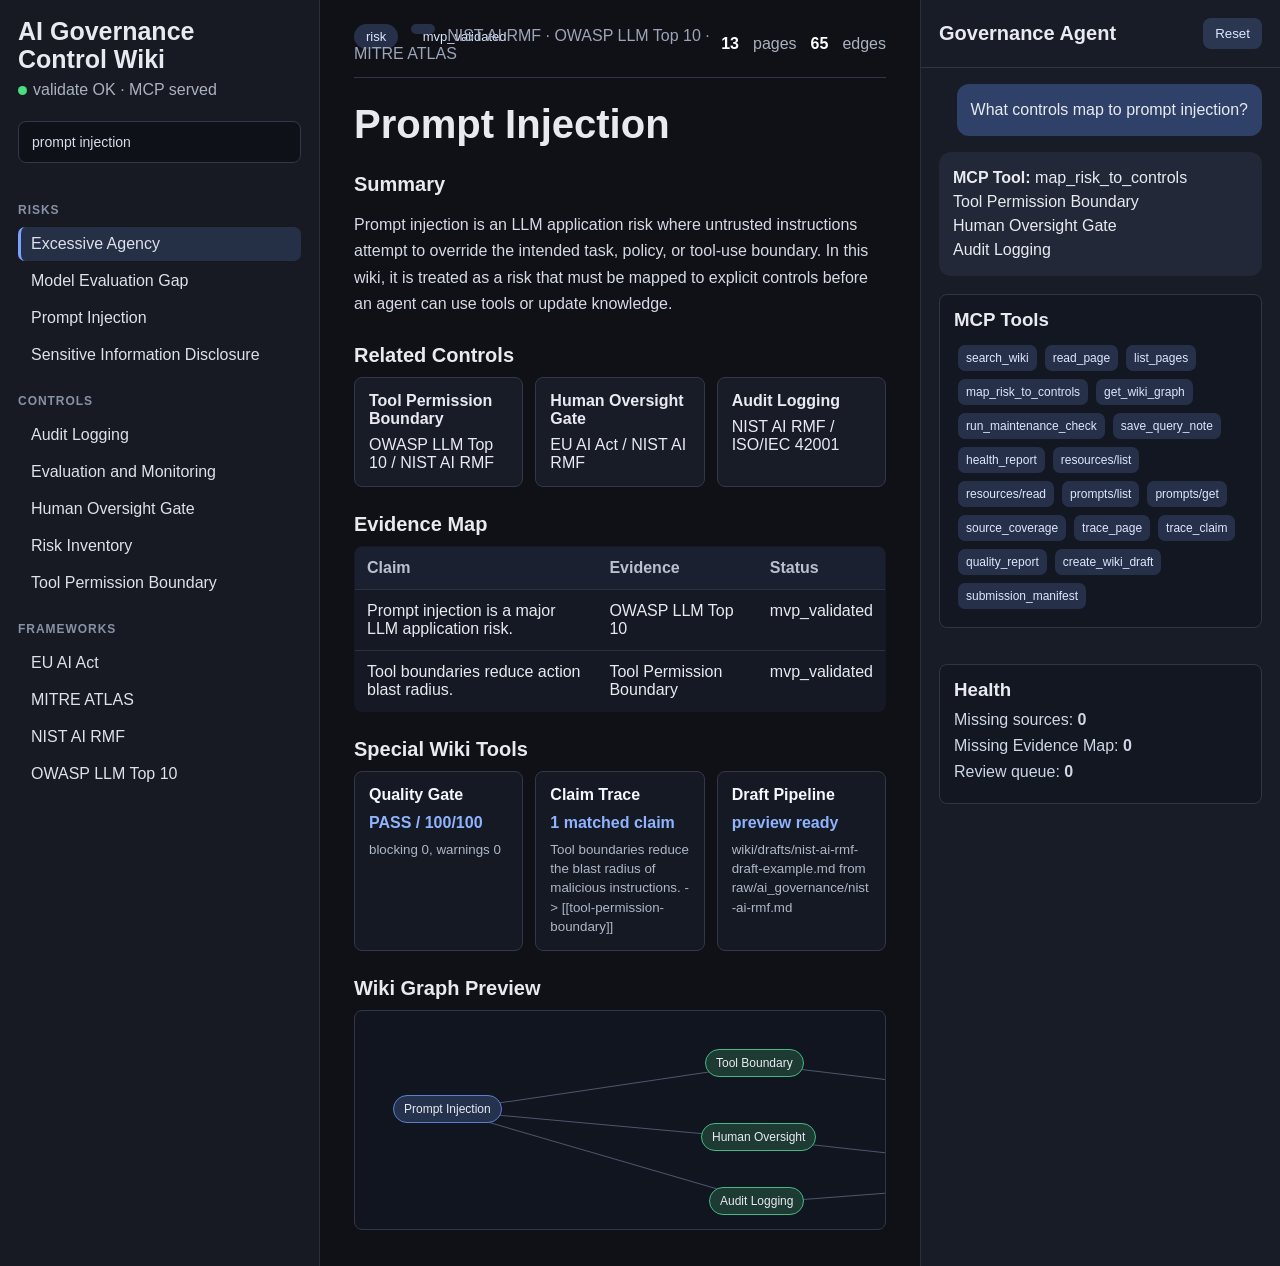
==== app/index.html @ 69e76c72 "Initial MCP wiki product" ====
<!doctype html>
<html lang="ko">
<head>
  <meta charset="utf-8">
  <meta name="viewport" content="width=device-width, initial-scale=1">
  <title>AI Governance Control Wiki</title>
  <link rel="stylesheet" href="styles.css">
</head>
<body>
  <div class="shell">
    <aside class="sidebar">
      <div class="brand">
        <h1>AI Governance<br>Control Wiki</h1>
        <p><span class="ok"></span>validate OK · MCP served</p>
      </div>
      <input class="search" value="prompt injection" aria-label="search">
      <div class="nav-section">
        <h2>Risks</h2>
        <div id="riskList"></div>
      </div>
      <div class="nav-section">
        <h2>Controls</h2>
        <div id="controlList"></div>
      </div>
      <div class="nav-section">
        <h2>Frameworks</h2>
        <div id="frameworkList"></div>
      </div>
    </aside>
    <main class="content">
      <header class="topbar">
        <div>
          <span class="pill">risk</span>
          <span class="pill ok">mvp_validated</span>
          <span class="muted">NIST AI RMF · OWASP LLM Top 10 · MITRE ATLAS</span>
        </div>
        <div class="stats">
          <strong id="pageCount">0</strong> pages
          <strong id="edgeCount">0</strong> edges
        </div>
      </header>
      <article class="page">
        <h2 id="pageTitle">Prompt Injection</h2>
        <section>
          <h3>Summary</h3>
          <p id="summaryText"></p>
        </section>
        <section>
          <h3>Related Controls</h3>
          <div id="controlCards" class="cards"></div>
        </section>
        <section>
          <h3>Evidence Map</h3>
          <table>
            <thead><tr><th>Claim</th><th>Evidence</th><th>Status</th></tr></thead>
            <tbody>
              <tr><td>Prompt injection is a major LLM application risk.</td><td>OWASP LLM Top 10</td><td>mvp_validated</td></tr>
              <tr><td>Tool boundaries reduce action blast radius.</td><td>Tool Permission Boundary</td><td>mvp_validated</td></tr>
            </tbody>
          </table>
        </section>
        <section>
          <h3>Special Wiki Tools</h3>
          <div class="feature-grid">
            <div class="feature">
              <strong>Quality Gate</strong>
              <span id="qualityStatus">-</span>
              <small id="qualityDetail"></small>
            </div>
            <div class="feature">
              <strong>Claim Trace</strong>
              <span id="claimTrace">-</span>
              <small id="claimTraceDetail"></small>
            </div>
            <div class="feature">
              <strong>Draft Pipeline</strong>
              <span id="draftPipeline">-</span>
              <small id="draftPipelineDetail"></small>
            </div>
          </div>
        </section>
        <section>
          <h3>Wiki Graph Preview</h3>
          <div id="graph" class="graph"></div>
        </section>
      </article>
    </main>
    <aside class="agent">
      <header>
        <h2>Governance Agent</h2>
        <button>Reset</button>
      </header>
      <div class="message user">What controls map to prompt injection?</div>
      <div class="message bot">
        <strong>MCP Tool:</strong> map_risk_to_controls<br>
        <span id="mappingText"></span>
      </div>
      <div class="toolbox">
        <h3>MCP Tools</h3>
        <div id="toolList"></div>
      </div>
      <div class="health">
        <h3>Health</h3>
        <p>Missing sources: <strong>0</strong></p>
        <p>Missing Evidence Map: <strong>0</strong></p>
        <p>Review queue: <strong id="reviewCount">0</strong></p>
      </div>
    </aside>
  </div>
  <script src="wiki-data.js"></script>
  <script src="app.js"></script>
</body>
</html>
---- app/styles.css ----
* { box-sizing: border-box; }
body { margin: 0; background: #0f1117; color: #e8eaf0; font-family: "Segoe UI", Arial, sans-serif; }
.shell { min-height: 100vh; display: grid; grid-template-columns: 320px 1fr 360px; }
.sidebar { background: #171a22; border-right: 1px solid #2a2f3b; padding: 18px; overflow: auto; }
.brand h1 { font-size: 25px; line-height: 1.1; margin: 0 0 8px; }
.brand p { color: #aab2c0; margin: 0 0 22px; }
.ok { display: inline-block; width: 9px; height: 9px; border-radius: 50%; background: #4ade80; margin-right: 6px; }
.search { width: 100%; background: #0e1118; border: 1px solid #323849; color: #d7dcea; padding: 12px 13px; border-radius: 8px; margin-bottom: 18px; font-size: 14px; }
.nav-section h2 { color: #8892a6; text-transform: uppercase; font-size: 12px; letter-spacing: .08em; margin: 22px 0 10px; }
.nav-item { padding: 8px 10px; border-radius: 7px; margin: 3px 0; color: #dce1ea; border-left: 3px solid transparent; }
.nav-item.active { background: #253047; border-left-color: #7aa2ff; }
.content { padding: 24px 34px 36px; overflow: auto; }
.topbar { display: flex; justify-content: space-between; align-items: center; border-bottom: 1px solid #303647; padding-bottom: 14px; margin-bottom: 24px; }
.pill { background: #263149; color: #dce6ff; padding: 5px 12px; border-radius: 999px; font-size: 13px; margin-right: 8px; }
.pill.warning { background: #4a3722; color: #ffd69c; }
.muted { color: #9ba5b8; }
.stats { color: #aab2c0; display: flex; gap: 14px; }
.stats strong { color: #ffffff; }
.page { max-width: 980px; }
.page h2 { font-size: 40px; margin: 0 0 18px; }
.page h3 { font-size: 20px; margin: 26px 0 10px; }
.page p { color: #d5dae5; line-height: 1.65; }
.cards { display: grid; grid-template-columns: repeat(3, minmax(0, 1fr)); gap: 12px; }
.card { background: #171c27; border: 1px solid #31384a; border-radius: 8px; padding: 14px; min-height: 86px; }
.card strong { display: block; margin-bottom: 8px; }
.feature-grid { display: grid; grid-template-columns: repeat(3, minmax(0, 1fr)); gap: 12px; }
.feature { background: #151923; border: 1px solid #31384a; border-radius: 8px; padding: 14px; min-height: 112px; }
.feature strong { display: block; color: #f4f7fb; margin-bottom: 10px; }
.feature span { display: block; color: #8fb3ff; font-weight: 700; margin-bottom: 8px; }
.feature small { display: block; color: #aeb7c8; line-height: 1.45; word-break: break-word; }
table { width: 100%; border-collapse: collapse; background: #151923; border: 1px solid #303647; border-radius: 8px; overflow: hidden; }
th, td { text-align: left; padding: 12px; border-bottom: 1px solid #2b3140; vertical-align: top; }
th { color: #b8c0d2; background: #1b2030; }
.graph { height: 220px; background: #11151f; border: 1px solid #303647; border-radius: 8px; position: relative; overflow: hidden; }
.node { position: absolute; border-radius: 999px; padding: 6px 10px; background: #24324d; border: 1px solid #5b7ed1; font-size: 12px; white-space: nowrap; }
.node.control { background: #1d3a33; border-color: #42b883; }
.node.framework { background: #3b2e20; border-color: #d49b42; }
.edge { position: absolute; height: 1px; background: #4c566d; transform-origin: left center; }
.agent { background: #181c26; border-left: 1px solid #2a2f3b; display: flex; flex-direction: column; }
.agent header { display: flex; justify-content: space-between; align-items: center; padding: 18px; border-bottom: 1px solid #303647; }
.agent h2 { margin: 0; font-size: 20px; }
.agent button { background: #2b3650; color: #dce6ff; border: 0; border-radius: 8px; padding: 8px 12px; }
.message { margin: 16px 18px 0; padding: 14px; border-radius: 12px; line-height: 1.5; }
.message.user { background: #2f4168; align-self: flex-end; }
.message.bot { background: #222837; }
.toolbox, .health { margin: 18px; background: #121722; border: 1px solid #2f3647; border-radius: 8px; padding: 14px; }
.toolbox h3, .health h3 { margin: 0 0 10px; }
.tool { display: inline-block; background: #263149; color: #dce6ff; padding: 6px 8px; border-radius: 7px; margin: 4px; font-size: 12px; }
.health p { margin: 8px 0; color: #cfd6e5; }
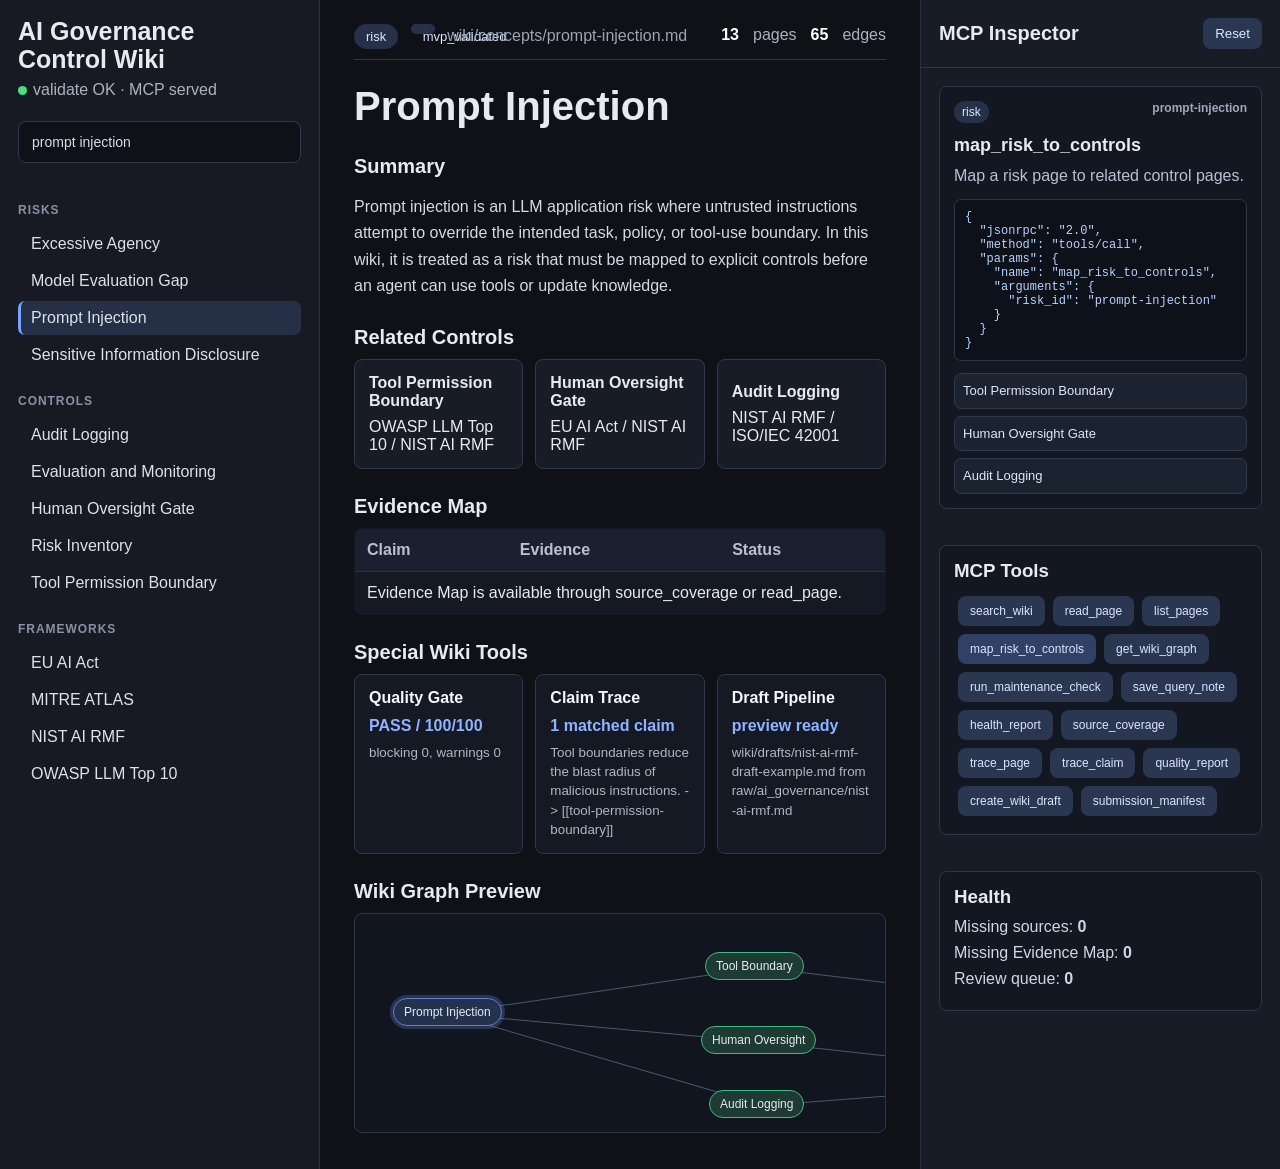
==== commit a7708dcc: "Replace chat panel with MCP inspector" ====
--- a/app/index.html
+++ b/app/index.html
@@ -87,13 +87,18 @@
     </main>
     <aside class="agent">
       <header>
-        <h2>Governance Agent</h2>
-        <button>Reset</button>
+        <h2>MCP Inspector</h2>
+        <button id="resetView" type="button">Reset</button>
       </header>
-      <div class="message user">What controls map to prompt injection?</div>
-      <div class="message bot">
-        <strong>MCP Tool:</strong> map_risk_to_controls<br>
-        <span id="mappingText"></span>
+      <div class="inspector-panel">
+        <div class="inspector-meta">
+          <span id="selectedPageType">risk</span>
+          <strong id="selectedPageSlug">prompt-injection</strong>
+        </div>
+        <h3 id="selectedToolName">map_risk_to_controls</h3>
+        <p id="selectedToolDescription"></p>
+        <pre id="toolRequest"></pre>
+        <div id="toolResult" class="result-list"></div>
       </div>
       <div class="toolbox">
         <h3>MCP Tools</h3>
--- a/app/styles.css
+++ b/app/styles.css
@@ -7,7 +7,7 @@
 .ok { display: inline-block; width: 9px; height: 9px; border-radius: 50%; background: #4ade80; margin-right: 6px; }
 .search { width: 100%; background: #0e1118; border: 1px solid #323849; color: #d7dcea; padding: 12px 13px; border-radius: 8px; margin-bottom: 18px; font-size: 14px; }
 .nav-section h2 { color: #8892a6; text-transform: uppercase; font-size: 12px; letter-spacing: .08em; margin: 22px 0 10px; }
-.nav-item { padding: 8px 10px; border-radius: 7px; margin: 3px 0; color: #dce1ea; border-left: 3px solid transparent; }
+.nav-item { display: block; width: 100%; padding: 8px 10px; border-radius: 7px; margin: 3px 0; color: #dce1ea; border: 0; border-left: 3px solid transparent; background: transparent; text-align: left; font: inherit; cursor: pointer; }
 .nav-item.active { background: #253047; border-left-color: #7aa2ff; }
 .content { padding: 24px 34px 36px; overflow: auto; }
 .topbar { display: flex; justify-content: space-between; align-items: center; border-bottom: 1px solid #303647; padding-bottom: 14px; margin-bottom: 24px; }
@@ -21,7 +21,8 @@
 .page h3 { font-size: 20px; margin: 26px 0 10px; }
 .page p { color: #d5dae5; line-height: 1.65; }
 .cards { display: grid; grid-template-columns: repeat(3, minmax(0, 1fr)); gap: 12px; }
-.card { background: #171c27; border: 1px solid #31384a; border-radius: 8px; padding: 14px; min-height: 86px; }
+.card { background: #171c27; border: 1px solid #31384a; border-radius: 8px; padding: 14px; min-height: 86px; color: #e8eaf0; text-align: left; font: inherit; cursor: pointer; }
+.card:hover, .nav-item:hover, .node:hover { border-color: #7aa2ff; filter: brightness(1.08); }
 .card strong { display: block; margin-bottom: 8px; }
 .feature-grid { display: grid; grid-template-columns: repeat(3, minmax(0, 1fr)); gap: 12px; }
 .feature { background: #151923; border: 1px solid #31384a; border-radius: 8px; padding: 14px; min-height: 112px; }
@@ -32,7 +33,8 @@
 th, td { text-align: left; padding: 12px; border-bottom: 1px solid #2b3140; vertical-align: top; }
 th { color: #b8c0d2; background: #1b2030; }
 .graph { height: 220px; background: #11151f; border: 1px solid #303647; border-radius: 8px; position: relative; overflow: hidden; }
-.node { position: absolute; border-radius: 999px; padding: 6px 10px; background: #24324d; border: 1px solid #5b7ed1; font-size: 12px; white-space: nowrap; }
+.node { position: absolute; border-radius: 999px; padding: 6px 10px; background: #24324d; border: 1px solid #5b7ed1; color: #e8eaf0; font-size: 12px; white-space: nowrap; cursor: pointer; }
+.node.active { box-shadow: 0 0 0 3px rgba(122, 162, 255, .22); }
 .node.control { background: #1d3a33; border-color: #42b883; }
 .node.framework { background: #3b2e20; border-color: #d49b42; }
 .edge { position: absolute; height: 1px; background: #4c566d; transform-origin: left center; }
@@ -40,10 +42,15 @@
 .agent header { display: flex; justify-content: space-between; align-items: center; padding: 18px; border-bottom: 1px solid #303647; }
 .agent h2 { margin: 0; font-size: 20px; }
 .agent button { background: #2b3650; color: #dce6ff; border: 0; border-radius: 8px; padding: 8px 12px; }
-.message { margin: 16px 18px 0; padding: 14px; border-radius: 12px; line-height: 1.5; }
-.message.user { background: #2f4168; align-self: flex-end; }
-.message.bot { background: #222837; }
-.toolbox, .health { margin: 18px; background: #121722; border: 1px solid #2f3647; border-radius: 8px; padding: 14px; }
+.inspector-panel, .toolbox, .health { margin: 18px; background: #121722; border: 1px solid #2f3647; border-radius: 8px; padding: 14px; }
+.inspector-meta { display: flex; justify-content: space-between; gap: 10px; color: #9fa9ba; font-size: 12px; margin-bottom: 12px; }
+.inspector-meta span { background: #263149; color: #dce6ff; padding: 4px 8px; border-radius: 999px; }
+.inspector-panel h3 { margin: 0 0 8px; font-size: 18px; }
+.inspector-panel p { margin: 0 0 12px; color: #b7c1d3; line-height: 1.45; }
+.inspector-panel pre { margin: 0 0 12px; max-height: 190px; overflow: auto; white-space: pre-wrap; background: #0d111a; border: 1px solid #2d3445; border-radius: 7px; padding: 10px; color: #b9d2ff; font-size: 12px; }
+.result-list { display: grid; gap: 7px; }
+.result-list div { background: #1b2230; border: 1px solid #30384b; border-radius: 7px; padding: 8px; color: #e1e7f2; font-size: 13px; line-height: 1.35; }
 .toolbox h3, .health h3 { margin: 0 0 10px; }
-.tool { display: inline-block; background: #263149; color: #dce6ff; padding: 6px 8px; border-radius: 7px; margin: 4px; font-size: 12px; }
+.tool { display: inline-block; background: #263149; color: #dce6ff; padding: 6px 8px; border-radius: 7px; margin: 4px; font-size: 12px; border: 1px solid transparent; cursor: pointer; }
+.tool.active { border-color: #7aa2ff; background: #304066; }
 .health p { margin: 8px 0; color: #cfd6e5; }
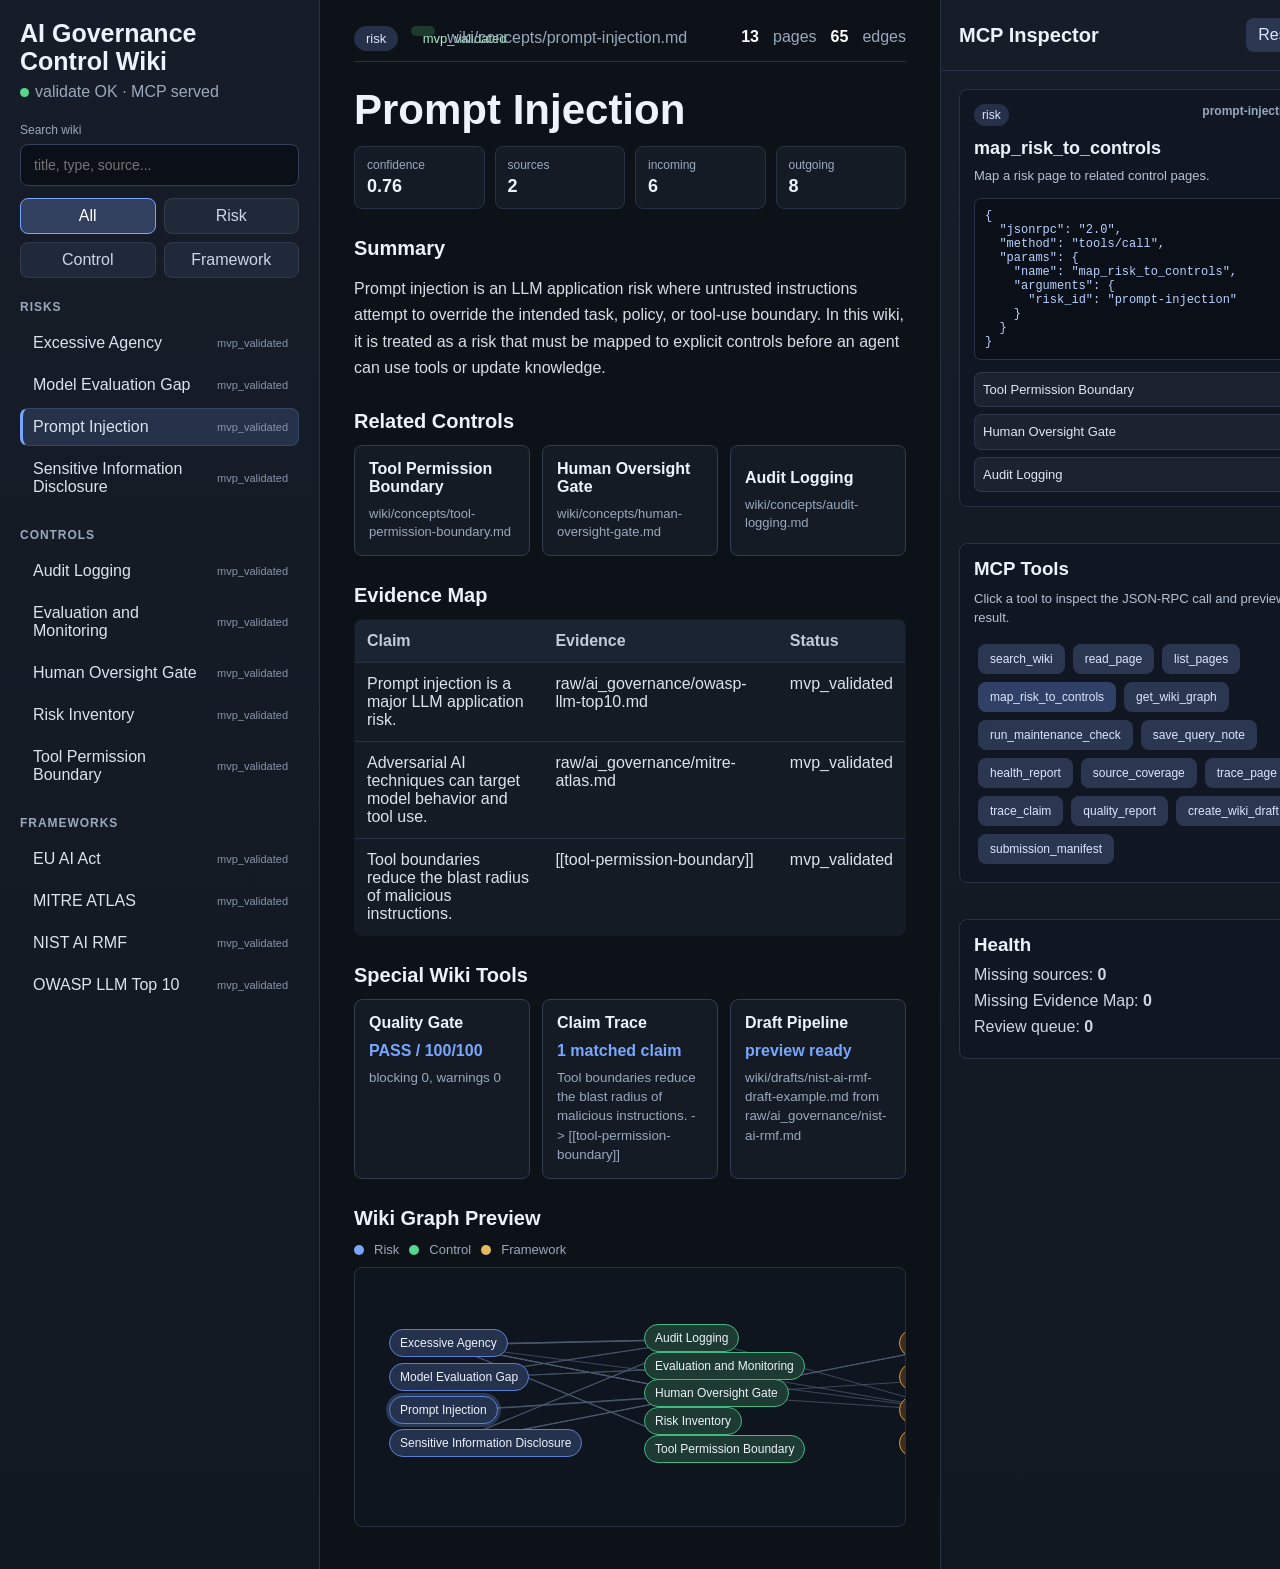
==== commit 63fc564a: "Polish dynamic wiki viewer" ====
--- a/app/index.html
+++ b/app/index.html
@@ -13,7 +13,14 @@
         <h1>AI Governance<br>Control Wiki</h1>
         <p><span class="ok"></span>validate OK · MCP served</p>
       </div>
-      <input class="search" value="prompt injection" aria-label="search">
+      <label class="search-label" for="searchInput">Search wiki</label>
+      <input id="searchInput" class="search" value="" placeholder="title, type, source..." aria-label="search">
+      <div class="filters" role="group" aria-label="page filters">
+        <button class="filter active" data-filter="all" type="button">All</button>
+        <button class="filter" data-filter="risk" type="button">Risk</button>
+        <button class="filter" data-filter="control" type="button">Control</button>
+        <button class="filter" data-filter="framework" type="button">Framework</button>
+      </div>
       <div class="nav-section">
         <h2>Risks</h2>
         <div id="riskList"></div>
@@ -30,9 +37,9 @@
     <main class="content">
       <header class="topbar">
         <div>
-          <span class="pill">risk</span>
-          <span class="pill ok">mvp_validated</span>
-          <span class="muted">NIST AI RMF · OWASP LLM Top 10 · MITRE ATLAS</span>
+          <span class="pill" id="pageTypePill">risk</span>
+          <span class="pill ok" id="reviewPill">mvp_validated</span>
+          <span class="muted" id="pathText">wiki/concepts/prompt-injection.md</span>
         </div>
         <div class="stats">
           <strong id="pageCount">0</strong> pages
@@ -41,6 +48,7 @@
       </header>
       <article class="page">
         <h2 id="pageTitle">Prompt Injection</h2>
+        <div class="meta-strip" id="metaStrip"></div>
         <section>
           <h3>Summary</h3>
           <p id="summaryText"></p>
@@ -81,6 +89,11 @@
         </section>
         <section>
           <h3>Wiki Graph Preview</h3>
+          <div class="graph-legend">
+            <span class="legend risk"></span>Risk
+            <span class="legend control"></span>Control
+            <span class="legend framework"></span>Framework
+          </div>
           <div id="graph" class="graph"></div>
         </section>
       </article>
@@ -102,6 +115,7 @@
       </div>
       <div class="toolbox">
         <h3>MCP Tools</h3>
+        <p class="panel-note">Click a tool to inspect the JSON-RPC call and preview result.</p>
         <div id="toolList"></div>
       </div>
       <div class="health">
--- a/app/styles.css
+++ b/app/styles.css
@@ -1,56 +1,195 @@
 * { box-sizing: border-box; }
-body { margin: 0; background: #0f1117; color: #e8eaf0; font-family: "Segoe UI", Arial, sans-serif; }
-.shell { min-height: 100vh; display: grid; grid-template-columns: 320px 1fr 360px; }
-.sidebar { background: #171a22; border-right: 1px solid #2a2f3b; padding: 18px; overflow: auto; }
-.brand h1 { font-size: 25px; line-height: 1.1; margin: 0 0 8px; }
-.brand p { color: #aab2c0; margin: 0 0 22px; }
-.ok { display: inline-block; width: 9px; height: 9px; border-radius: 50%; background: #4ade80; margin-right: 6px; }
-.search { width: 100%; background: #0e1118; border: 1px solid #323849; color: #d7dcea; padding: 12px 13px; border-radius: 8px; margin-bottom: 18px; font-size: 14px; }
-.nav-section h2 { color: #8892a6; text-transform: uppercase; font-size: 12px; letter-spacing: .08em; margin: 22px 0 10px; }
-.nav-item { display: block; width: 100%; padding: 8px 10px; border-radius: 7px; margin: 3px 0; color: #dce1ea; border: 0; border-left: 3px solid transparent; background: transparent; text-align: left; font: inherit; cursor: pointer; }
-.nav-item.active { background: #253047; border-left-color: #7aa2ff; }
-.content { padding: 24px 34px 36px; overflow: auto; }
-.topbar { display: flex; justify-content: space-between; align-items: center; border-bottom: 1px solid #303647; padding-bottom: 14px; margin-bottom: 24px; }
+:root {
+  --bg: #0d1118;
+  --panel: #151b25;
+  --panel-2: #101722;
+  --line: #293244;
+  --text: #edf2fb;
+  --muted: #9aa8bd;
+  --blue: #79a7ff;
+  --green: #57d68d;
+  --amber: #e4b95f;
+  --red: #ff7b7b;
+}
+body {
+  margin: 0;
+  background: var(--bg);
+  color: var(--text);
+  font-family: "Segoe UI", Arial, sans-serif;
+}
+button, input { font: inherit; }
+.shell {
+  min-height: 100vh;
+  display: grid;
+  grid-template-columns: 320px minmax(620px, 1fr) 390px;
+}
+.sidebar, .agent {
+  background: linear-gradient(180deg, #171d28 0%, #121821 100%);
+  overflow: auto;
+}
+.sidebar { border-right: 1px solid var(--line); padding: 20px; }
+.brand h1 { font-size: 25px; line-height: 1.1; margin: 0 0 8px; letter-spacing: 0; }
+.brand p { color: var(--muted); margin: 0 0 22px; }
+.ok { display: inline-block; width: 9px; height: 9px; border-radius: 50%; background: var(--green); margin-right: 6px; }
+.search-label { display: block; color: var(--muted); font-size: 12px; margin-bottom: 7px; }
+.search {
+  width: 100%;
+  background: #0b1018;
+  border: 1px solid #334056;
+  color: var(--text);
+  padding: 12px 13px;
+  border-radius: 8px;
+  margin-bottom: 12px;
+  font-size: 14px;
+}
+.search:focus { outline: 2px solid rgba(121, 167, 255, .35); border-color: var(--blue); }
+.filters { display: grid; grid-template-columns: repeat(2, minmax(0, 1fr)); gap: 8px; margin-bottom: 16px; }
+.filter {
+  background: #20293a;
+  border: 1px solid #303b50;
+  color: #cbd6e8;
+  border-radius: 8px;
+  padding: 8px;
+  cursor: pointer;
+}
+.filter.active { background: #31405e; border-color: var(--blue); color: #fff; }
+.nav-section h2 { color: var(--muted); text-transform: uppercase; font-size: 12px; letter-spacing: .08em; margin: 22px 0 10px; }
+.nav-item {
+  display: grid;
+  grid-template-columns: 1fr auto;
+  gap: 10px;
+  align-items: center;
+  width: 100%;
+  padding: 9px 10px;
+  border-radius: 8px;
+  margin: 4px 0;
+  color: #dce3ee;
+  border: 1px solid transparent;
+  border-left: 3px solid transparent;
+  background: transparent;
+  text-align: left;
+  cursor: pointer;
+}
+.nav-item small { color: #8794aa; font-size: 11px; }
+.nav-item.active { background: #25324a; border-color: #344766; border-left-color: var(--blue); }
+.empty-state { color: #77849a; font-size: 13px; padding: 8px 2px; }
+.content { padding: 26px 34px 42px; overflow: auto; }
+.topbar {
+  display: flex;
+  justify-content: space-between;
+  align-items: center;
+  border-bottom: 1px solid var(--line);
+  padding-bottom: 14px;
+  margin-bottom: 24px;
+  gap: 16px;
+}
 .pill { background: #263149; color: #dce6ff; padding: 5px 12px; border-radius: 999px; font-size: 13px; margin-right: 8px; }
-.pill.warning { background: #4a3722; color: #ffd69c; }
-.muted { color: #9ba5b8; }
-.stats { color: #aab2c0; display: flex; gap: 14px; }
+.pill.ok { color: #aaf0c8; background: #1d3a2d; }
+.muted { color: var(--muted); }
+.stats { color: var(--muted); display: flex; gap: 14px; white-space: nowrap; }
 .stats strong { color: #ffffff; }
-.page { max-width: 980px; }
-.page h2 { font-size: 40px; margin: 0 0 18px; }
-.page h3 { font-size: 20px; margin: 26px 0 10px; }
-.page p { color: #d5dae5; line-height: 1.65; }
+.page { max-width: 1080px; }
+.page h2 { font-size: 42px; margin: 0 0 12px; letter-spacing: 0; }
+.page h3 { font-size: 20px; margin: 28px 0 12px; }
+.page p { color: #d8dee9; line-height: 1.65; }
+.meta-strip { display: grid; grid-template-columns: repeat(4, minmax(0, 1fr)); gap: 10px; margin: 0 0 24px; }
+.meta-strip div {
+  background: var(--panel);
+  border: 1px solid var(--line);
+  border-radius: 8px;
+  padding: 11px 12px;
+}
+.meta-strip span { display: block; color: var(--muted); font-size: 12px; margin-bottom: 4px; }
+.meta-strip strong { font-size: 18px; }
 .cards { display: grid; grid-template-columns: repeat(3, minmax(0, 1fr)); gap: 12px; }
-.card { background: #171c27; border: 1px solid #31384a; border-radius: 8px; padding: 14px; min-height: 86px; color: #e8eaf0; text-align: left; font: inherit; cursor: pointer; }
-.card:hover, .nav-item:hover, .node:hover { border-color: #7aa2ff; filter: brightness(1.08); }
+.card {
+  background: var(--panel);
+  border: 1px solid #333d51;
+  border-radius: 8px;
+  padding: 14px;
+  min-height: 92px;
+  color: var(--text);
+  text-align: left;
+  cursor: pointer;
+}
 .card strong { display: block; margin-bottom: 8px; }
+.card span { color: var(--muted); font-size: 13px; line-height: 1.35; word-break: break-word; }
+.card:hover, .nav-item:hover, .node:hover, .tool:hover, .filter:hover { border-color: var(--blue); filter: brightness(1.08); }
 .feature-grid { display: grid; grid-template-columns: repeat(3, minmax(0, 1fr)); gap: 12px; }
-.feature { background: #151923; border: 1px solid #31384a; border-radius: 8px; padding: 14px; min-height: 112px; }
-.feature strong { display: block; color: #f4f7fb; margin-bottom: 10px; }
-.feature span { display: block; color: #8fb3ff; font-weight: 700; margin-bottom: 8px; }
-.feature small { display: block; color: #aeb7c8; line-height: 1.45; word-break: break-word; }
-table { width: 100%; border-collapse: collapse; background: #151923; border: 1px solid #303647; border-radius: 8px; overflow: hidden; }
-th, td { text-align: left; padding: 12px; border-bottom: 1px solid #2b3140; vertical-align: top; }
-th { color: #b8c0d2; background: #1b2030; }
-.graph { height: 220px; background: #11151f; border: 1px solid #303647; border-radius: 8px; position: relative; overflow: hidden; }
-.node { position: absolute; border-radius: 999px; padding: 6px 10px; background: #24324d; border: 1px solid #5b7ed1; color: #e8eaf0; font-size: 12px; white-space: nowrap; cursor: pointer; }
-.node.active { box-shadow: 0 0 0 3px rgba(122, 162, 255, .22); }
+.feature { background: var(--panel); border: 1px solid #333d51; border-radius: 8px; padding: 14px; min-height: 116px; }
+.feature strong { display: block; margin-bottom: 10px; }
+.feature span { display: block; color: var(--blue); font-weight: 700; margin-bottom: 8px; }
+.feature small { display: block; color: var(--muted); line-height: 1.45; word-break: break-word; }
+table { width: 100%; border-collapse: collapse; background: var(--panel); border: 1px solid var(--line); border-radius: 8px; overflow: hidden; }
+th, td { text-align: left; padding: 12px; border-bottom: 1px solid #293244; vertical-align: top; }
+th { color: #c1cbdb; background: #1b2433; }
+td { color: #dbe3ef; }
+.graph-legend { display: flex; align-items: center; gap: 10px; color: var(--muted); margin-bottom: 10px; font-size: 13px; }
+.legend { width: 10px; height: 10px; border-radius: 50%; display: inline-block; }
+.legend.risk { background: var(--blue); }
+.legend.control { background: var(--green); }
+.legend.framework { background: var(--amber); }
+.graph { height: 260px; background: #0f151f; border: 1px solid var(--line); border-radius: 8px; position: relative; overflow: hidden; }
+.node {
+  position: absolute;
+  border-radius: 999px;
+  padding: 6px 10px;
+  background: #24324d;
+  border: 1px solid #5b7ed1;
+  color: var(--text);
+  font-size: 12px;
+  white-space: nowrap;
+  cursor: pointer;
+}
+.node.active { box-shadow: 0 0 0 3px rgba(121, 167, 255, .24); }
 .node.control { background: #1d3a33; border-color: #42b883; }
 .node.framework { background: #3b2e20; border-color: #d49b42; }
-.edge { position: absolute; height: 1px; background: #4c566d; transform-origin: left center; }
-.agent { background: #181c26; border-left: 1px solid #2a2f3b; display: flex; flex-direction: column; }
-.agent header { display: flex; justify-content: space-between; align-items: center; padding: 18px; border-bottom: 1px solid #303647; }
+.edge { position: absolute; height: 1px; background: #4d5a70; transform-origin: left center; opacity: .75; }
+.agent { border-left: 1px solid var(--line); display: flex; flex-direction: column; }
+.agent header { display: flex; justify-content: space-between; align-items: center; padding: 18px; border-bottom: 1px solid var(--line); }
 .agent h2 { margin: 0; font-size: 20px; }
 .agent button { background: #2b3650; color: #dce6ff; border: 0; border-radius: 8px; padding: 8px 12px; }
-.inspector-panel, .toolbox, .health { margin: 18px; background: #121722; border: 1px solid #2f3647; border-radius: 8px; padding: 14px; }
-.inspector-meta { display: flex; justify-content: space-between; gap: 10px; color: #9fa9ba; font-size: 12px; margin-bottom: 12px; }
+.inspector-panel, .toolbox, .health { margin: 18px; background: var(--panel-2); border: 1px solid var(--line); border-radius: 8px; padding: 14px; }
+.inspector-meta { display: flex; justify-content: space-between; gap: 10px; color: var(--muted); font-size: 12px; margin-bottom: 12px; }
 .inspector-meta span { background: #263149; color: #dce6ff; padding: 4px 8px; border-radius: 999px; }
 .inspector-panel h3 { margin: 0 0 8px; font-size: 18px; }
-.inspector-panel p { margin: 0 0 12px; color: #b7c1d3; line-height: 1.45; }
-.inspector-panel pre { margin: 0 0 12px; max-height: 190px; overflow: auto; white-space: pre-wrap; background: #0d111a; border: 1px solid #2d3445; border-radius: 7px; padding: 10px; color: #b9d2ff; font-size: 12px; }
+.inspector-panel p, .panel-note { margin: 0 0 12px; color: #b7c1d3; line-height: 1.45; font-size: 13px; }
+.inspector-panel pre {
+  margin: 0 0 12px;
+  max-height: 210px;
+  overflow: auto;
+  white-space: pre-wrap;
+  background: #0b1018;
+  border: 1px solid #2d3445;
+  border-radius: 7px;
+  padding: 10px;
+  color: #b9d2ff;
+  font-size: 12px;
+}
 .result-list { display: grid; gap: 7px; }
 .result-list div { background: #1b2230; border: 1px solid #30384b; border-radius: 7px; padding: 8px; color: #e1e7f2; font-size: 13px; line-height: 1.35; }
 .toolbox h3, .health h3 { margin: 0 0 10px; }
-.tool { display: inline-block; background: #263149; color: #dce6ff; padding: 6px 8px; border-radius: 7px; margin: 4px; font-size: 12px; border: 1px solid transparent; cursor: pointer; }
-.tool.active { border-color: #7aa2ff; background: #304066; }
+.tool {
+  display: inline-block;
+  background: #263149;
+  color: #dce6ff;
+  padding: 6px 8px;
+  border-radius: 7px;
+  margin: 4px;
+  font-size: 12px;
+  border: 1px solid transparent;
+  cursor: pointer;
+}
+.tool.active { border-color: var(--blue); background: #304066; }
 .health p { margin: 8px 0; color: #cfd6e5; }
+@media (max-width: 1180px) {
+  .shell { grid-template-columns: 280px 1fr; }
+  .agent { grid-column: 1 / -1; border-left: 0; border-top: 1px solid var(--line); }
+}
+@media (max-width: 780px) {
+  .shell { display: block; }
+  .content { padding: 20px; }
+  .cards, .feature-grid, .meta-strip { grid-template-columns: 1fr; }
+  .topbar { align-items: flex-start; flex-direction: column; }
+  .page h2 { font-size: 32px; }
+}
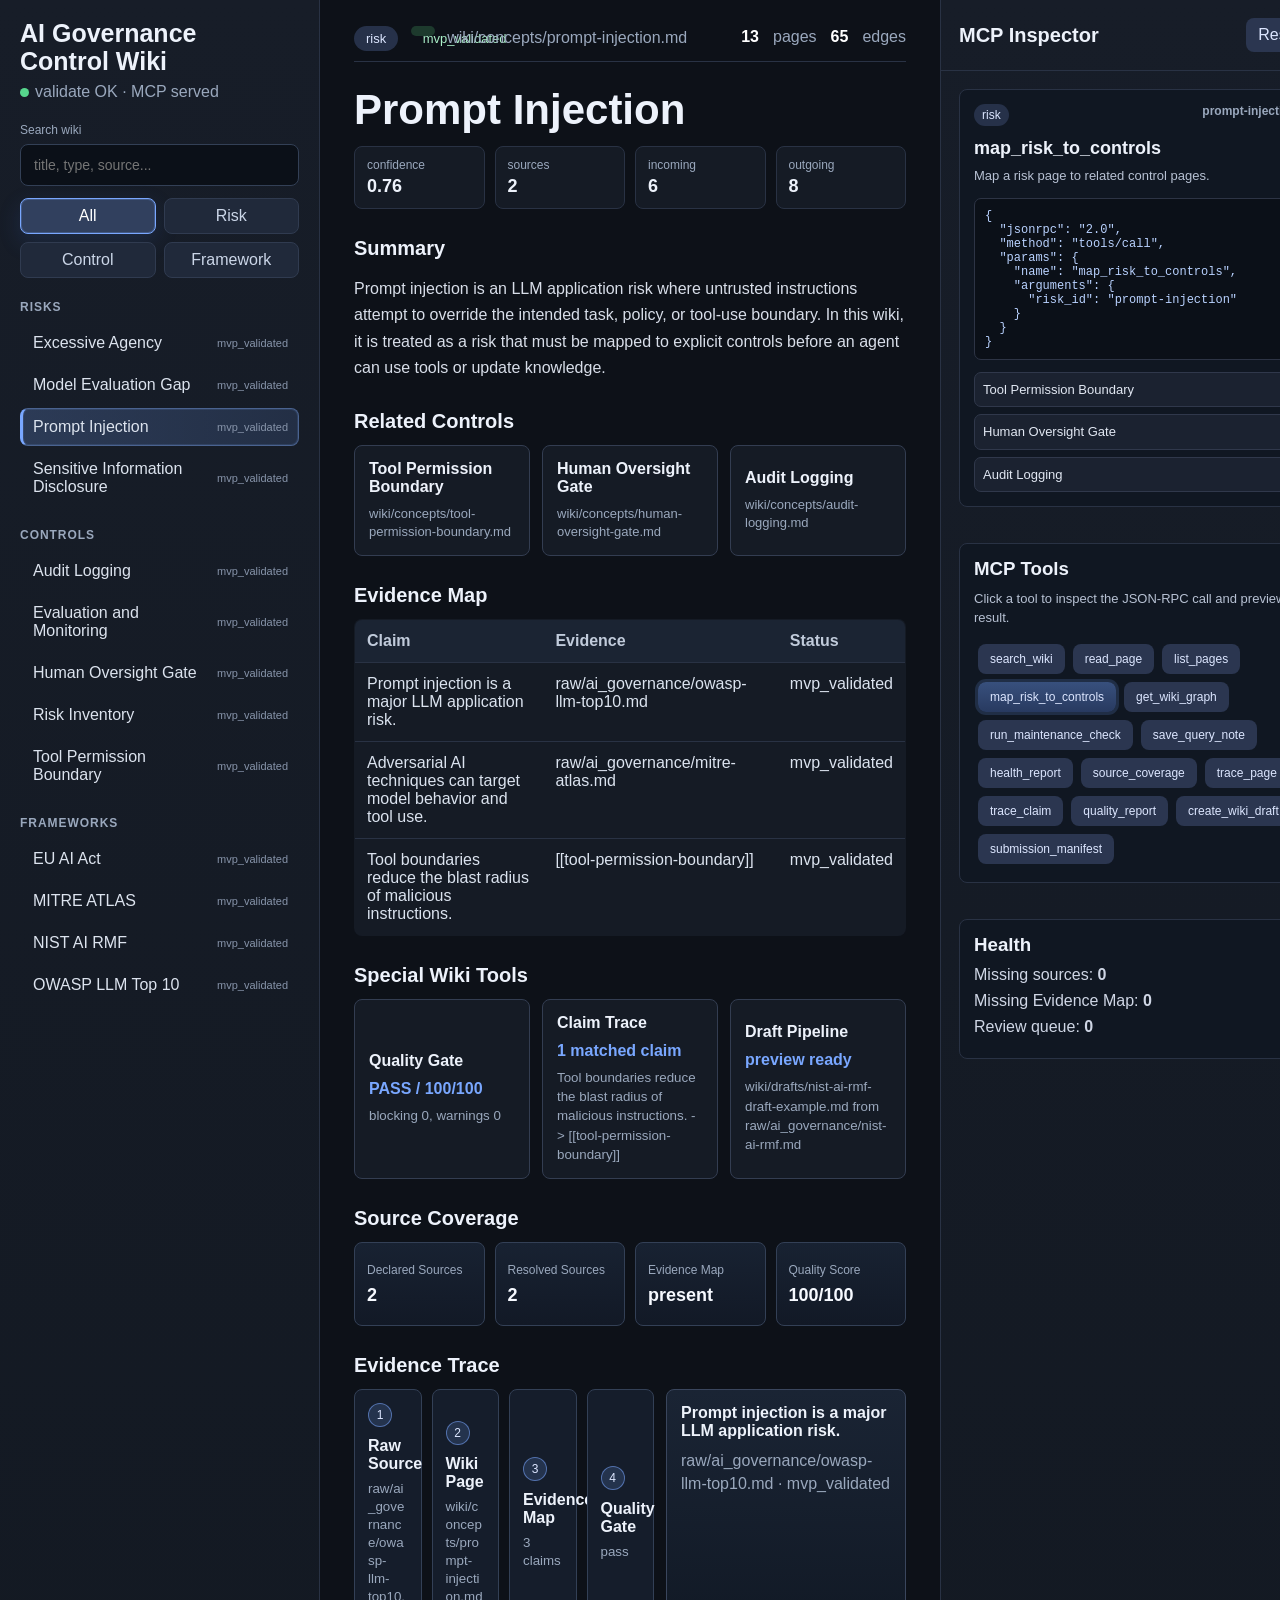
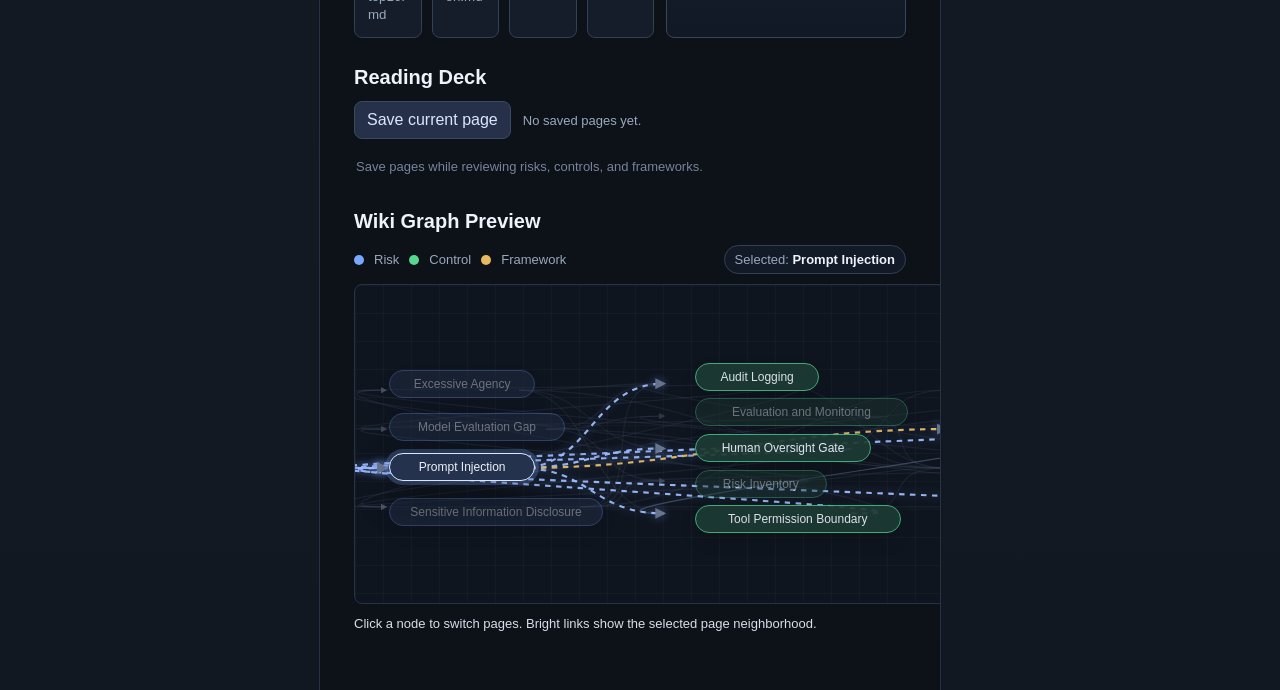
==== commit 1183fed6: "Add source coverage trace and reading deck" ====
--- a/app/index.html
+++ b/app/index.html
@@ -70,31 +70,54 @@
         <section>
           <h3>Special Wiki Tools</h3>
           <div class="feature-grid">
-            <div class="feature">
+            <button class="feature" data-tool="quality_report" type="button">
               <strong>Quality Gate</strong>
               <span id="qualityStatus">-</span>
               <small id="qualityDetail"></small>
-            </div>
-            <div class="feature">
+            </button>
+            <button class="feature" data-tool="trace_claim" type="button">
               <strong>Claim Trace</strong>
               <span id="claimTrace">-</span>
               <small id="claimTraceDetail"></small>
-            </div>
-            <div class="feature">
+            </button>
+            <button class="feature" data-tool="create_wiki_draft" type="button">
               <strong>Draft Pipeline</strong>
               <span id="draftPipeline">-</span>
               <small id="draftPipelineDetail"></small>
-            </div>
+            </button>
           </div>
         </section>
         <section>
+          <h3>Source Coverage</h3>
+          <div class="coverage-grid" id="coverageGrid"></div>
+        </section>
+        <section>
+          <h3>Evidence Trace</h3>
+          <div class="trace-panel">
+            <div id="traceSteps" class="trace-steps"></div>
+            <div id="traceDetail" class="trace-detail"></div>
+          </div>
+        </section>
+        <section>
+          <h3>Reading Deck</h3>
+          <div class="deck-toolbar">
+            <button id="favoritePage" class="deck-action" type="button">Save current page</button>
+            <span id="deckStatus" role="status">No saved pages yet.</span>
+          </div>
+          <div id="readingDeck" class="reading-deck"></div>
+        </section>
+        <section>
           <h3>Wiki Graph Preview</h3>
-          <div class="graph-legend">
-            <span class="legend risk"></span>Risk
-            <span class="legend control"></span>Control
-            <span class="legend framework"></span>Framework
+          <div class="graph-toolbar">
+            <div class="graph-legend">
+              <span class="legend risk"></span>Risk
+              <span class="legend control"></span>Control
+              <span class="legend framework"></span>Framework
+            </div>
+            <div class="graph-selection">Selected: <strong id="graphSelectedLabel">Prompt Injection</strong></div>
           </div>
-          <div id="graph" class="graph"></div>
+          <div id="graph" class="graph" aria-label="Interactive wiki graph"></div>
+          <p class="graph-hint">Click a node to switch pages. Bright links show the selected page neighborhood.</p>
         </section>
       </article>
     </main>
--- a/app/styles.css
+++ b/app/styles.css
@@ -10,6 +10,9 @@
   --green: #57d68d;
   --amber: #e4b95f;
   --red: #ff7b7b;
+  --focus: #b8cdfd;
+  --surface-glow: 0 16px 42px rgba(0, 0, 0, .28);
+  --ease: cubic-bezier(.2, .8, .2, 1);
 }
 body {
   margin: 0;
@@ -18,6 +21,14 @@
   font-family: "Segoe UI", Arial, sans-serif;
 }
 button, input { font: inherit; }
+button {
+  transition: transform .16s var(--ease), border-color .16s var(--ease), background-color .16s var(--ease), box-shadow .16s var(--ease), opacity .16s var(--ease);
+}
+button:focus-visible, input:focus-visible {
+  outline: 3px solid rgba(184, 205, 253, .9);
+  outline-offset: 3px;
+}
+button:active { transform: translateY(1px) scale(.99); }
 .shell {
   min-height: 100vh;
   display: grid;
@@ -53,6 +64,9 @@
   cursor: pointer;
 }
 .filter.active { background: #31405e; border-color: var(--blue); color: #fff; }
+.filter.active {
+  box-shadow: inset 0 0 0 1px rgba(121, 167, 255, .25), 0 8px 22px rgba(61, 99, 178, .2);
+}
 .nav-section h2 { color: var(--muted); text-transform: uppercase; font-size: 12px; letter-spacing: .08em; margin: 22px 0 10px; }
 .nav-item {
   display: grid;
@@ -71,7 +85,12 @@
   cursor: pointer;
 }
 .nav-item small { color: #8794aa; font-size: 11px; }
-.nav-item.active { background: #25324a; border-color: #344766; border-left-color: var(--blue); }
+.nav-item.active {
+  background: linear-gradient(90deg, rgba(121, 167, 255, .22), rgba(37, 50, 74, .86));
+  border-color: #4a6390;
+  border-left-color: var(--blue);
+  box-shadow: inset 0 0 0 1px rgba(121, 167, 255, .13);
+}
 .empty-state { color: #77849a; font-size: 13px; padding: 8px 2px; }
 .content { padding: 26px 34px 42px; overflow: auto; }
 .topbar {
@@ -98,7 +117,9 @@
   border: 1px solid var(--line);
   border-radius: 8px;
   padding: 11px 12px;
-}
+  transition: border-color .16s var(--ease), transform .16s var(--ease), background-color .16s var(--ease);
+}
+.meta-strip div:hover { border-color: #41516d; transform: translateY(-1px); }
 .meta-strip span { display: block; color: var(--muted); font-size: 12px; margin-bottom: 4px; }
 .meta-strip strong { font-size: 18px; }
 .cards { display: grid; grid-template-columns: repeat(3, minmax(0, 1fr)); gap: 12px; }
@@ -112,24 +133,234 @@
   text-align: left;
   cursor: pointer;
 }
+.card.active {
+  border-color: var(--blue);
+  background: linear-gradient(180deg, #263756, #182235);
+  box-shadow: 0 0 0 3px rgba(121, 167, 255, .16), var(--surface-glow);
+}
 .card strong { display: block; margin-bottom: 8px; }
 .card span { color: var(--muted); font-size: 13px; line-height: 1.35; word-break: break-word; }
-.card:hover, .nav-item:hover, .node:hover, .tool:hover, .filter:hover { border-color: var(--blue); filter: brightness(1.08); }
+.card:hover, .nav-item:hover, .node:hover, .tool:hover, .filter:hover, .feature:hover {
+  border-color: var(--blue);
+  filter: brightness(1.08);
+  transform: translateY(-1px);
+}
 .feature-grid { display: grid; grid-template-columns: repeat(3, minmax(0, 1fr)); gap: 12px; }
-.feature { background: var(--panel); border: 1px solid #333d51; border-radius: 8px; padding: 14px; min-height: 116px; }
+.feature {
+  background: var(--panel);
+  border: 1px solid #333d51;
+  border-radius: 8px;
+  padding: 14px;
+  min-height: 116px;
+  color: var(--text);
+  text-align: left;
+  cursor: pointer;
+}
+.feature.active {
+  border-color: var(--green);
+  background: linear-gradient(180deg, #213d36, #162820);
+  box-shadow: 0 0 0 3px rgba(87, 214, 141, .15), var(--surface-glow);
+}
 .feature strong { display: block; margin-bottom: 10px; }
 .feature span { display: block; color: var(--blue); font-weight: 700; margin-bottom: 8px; }
 .feature small { display: block; color: var(--muted); line-height: 1.45; word-break: break-word; }
+.coverage-grid {
+  display: grid;
+  grid-template-columns: repeat(4, minmax(0, 1fr));
+  gap: 10px;
+}
+.coverage-card {
+  background: linear-gradient(180deg, #182232, #121926);
+  border: 1px solid #334056;
+  border-radius: 8px;
+  color: var(--text);
+  padding: 12px;
+  text-align: left;
+  cursor: pointer;
+  min-height: 84px;
+}
+.coverage-card span {
+  display: block;
+  color: var(--muted);
+  font-size: 12px;
+  margin-bottom: 8px;
+}
+.coverage-card strong {
+  display: block;
+  color: #f6f9ff;
+  font-size: 18px;
+  word-break: break-word;
+}
+.trace-panel {
+  display: grid;
+  grid-template-columns: minmax(0, 1.45fr) minmax(240px, .8fr);
+  gap: 12px;
+}
+.trace-steps {
+  display: grid;
+  grid-template-columns: repeat(4, minmax(0, 1fr));
+  gap: 10px;
+}
+.trace-step {
+  position: relative;
+  background: #151d2b;
+  border: 1px solid #334056;
+  border-radius: 8px;
+  color: var(--text);
+  min-height: 104px;
+  padding: 13px;
+  text-align: left;
+  cursor: pointer;
+}
+.trace-step span {
+  display: inline-grid;
+  place-items: center;
+  width: 24px;
+  height: 24px;
+  border-radius: 50%;
+  background: rgba(121, 167, 255, .16);
+  border: 1px solid rgba(121, 167, 255, .55);
+  color: #dce6ff;
+  font-size: 12px;
+  margin-bottom: 10px;
+}
+.trace-step strong, .trace-step small { display: block; }
+.trace-step small {
+  color: var(--muted);
+  line-height: 1.35;
+  margin-top: 7px;
+  word-break: break-word;
+}
+.trace-detail {
+  background: linear-gradient(180deg, #1a2434, #111925);
+  border: 1px solid #3a465d;
+  border-radius: 8px;
+  padding: 14px;
+  min-height: 104px;
+}
+.trace-detail strong, .trace-detail span { display: block; }
+.trace-detail span {
+  color: var(--muted);
+  margin-top: 9px;
+  line-height: 1.45;
+}
+.deck-toolbar {
+  display: flex;
+  align-items: center;
+  gap: 12px;
+  margin-bottom: 12px;
+}
+.deck-action {
+  background: #263149;
+  border: 1px solid #3a4962;
+  border-radius: 8px;
+  color: #dce6ff;
+  padding: 9px 12px;
+  cursor: pointer;
+}
+.deck-action.active {
+  background: #214332;
+  border-color: var(--green);
+  color: #c8f7da;
+}
+.deck-toolbar span { color: var(--muted); font-size: 13px; }
+.reading-deck {
+  display: grid;
+  gap: 9px;
+}
+.deck-item {
+  display: grid;
+  grid-template-columns: minmax(0, 1fr) auto;
+  gap: 8px;
+  align-items: stretch;
+}
+.deck-item > button {
+  background: #151d2b;
+  border: 1px solid #334056;
+  border-radius: 8px;
+  color: var(--text);
+  padding: 10px 12px;
+  text-align: left;
+  cursor: pointer;
+}
+.deck-item.active > button:first-child {
+  border-color: var(--blue);
+  box-shadow: 0 0 0 3px rgba(121, 167, 255, .14);
+}
+.deck-item strong, .deck-item span { display: block; }
+.deck-item span {
+  color: var(--muted);
+  font-size: 12px;
+  margin-top: 4px;
+}
+.deck-remove {
+  color: #ffd6d6 !important;
+  background: #35202a !important;
+  border-color: #694050 !important;
+}
+.coverage-card:hover, .trace-step:hover, .deck-action:hover, .deck-item > button:hover {
+  border-color: var(--blue);
+  filter: brightness(1.08);
+  transform: translateY(-1px);
+}
 table { width: 100%; border-collapse: collapse; background: var(--panel); border: 1px solid var(--line); border-radius: 8px; overflow: hidden; }
 th, td { text-align: left; padding: 12px; border-bottom: 1px solid #293244; vertical-align: top; }
 th { color: #c1cbdb; background: #1b2433; }
 td { color: #dbe3ef; }
-.graph-legend { display: flex; align-items: center; gap: 10px; color: var(--muted); margin-bottom: 10px; font-size: 13px; }
+.graph-toolbar { display: flex; justify-content: space-between; align-items: center; gap: 16px; margin-bottom: 10px; }
+.graph-legend { display: flex; align-items: center; gap: 10px; color: var(--muted); font-size: 13px; }
+.graph-selection {
+  color: var(--muted);
+  border: 1px solid #344056;
+  background: #121a27;
+  border-radius: 999px;
+  padding: 6px 10px;
+  font-size: 13px;
+}
+.graph-selection strong { color: var(--text); }
 .legend { width: 10px; height: 10px; border-radius: 50%; display: inline-block; }
 .legend.risk { background: var(--blue); }
 .legend.control { background: var(--green); }
 .legend.framework { background: var(--amber); }
-.graph { height: 260px; background: #0f151f; border: 1px solid var(--line); border-radius: 8px; position: relative; overflow: hidden; }
+.graph {
+  height: 320px;
+  min-width: 820px;
+  background:
+    linear-gradient(rgba(255,255,255,.025) 1px, transparent 1px),
+    linear-gradient(90deg, rgba(255,255,255,.025) 1px, transparent 1px),
+    #0f151f;
+  background-size: 28px 28px;
+  border: 1px solid var(--line);
+  border-radius: 8px;
+  position: relative;
+  overflow: hidden;
+}
+.graph-svg {
+  position: absolute;
+  inset: 0;
+  width: 100%;
+  height: 100%;
+  pointer-events: none;
+}
+.graph-svg marker path { fill: #6b7892; }
+.edge {
+  fill: none;
+  stroke: #48566e;
+  stroke-width: 1.35;
+  opacity: .2;
+  transition: opacity .18s var(--ease), stroke .18s var(--ease), stroke-width .18s var(--ease);
+}
+.edge.related { opacity: .5; stroke: #667896; }
+.edge.active {
+  opacity: .95;
+  stroke: #9dbbff;
+  stroke-width: 2.4;
+  filter: drop-shadow(0 0 5px rgba(121, 167, 255, .45));
+  stroke-dasharray: 6 6;
+  animation: dashMove 1.8s linear infinite;
+}
+.edge.related_controls.active, .edge.mitigates.active { stroke: #6cf2a5; }
+.edge.frameworks.active { stroke: #e8bf67; }
 .node {
   position: absolute;
   border-radius: 999px;
@@ -140,11 +371,27 @@
   font-size: 12px;
   white-space: nowrap;
   cursor: pointer;
-}
-.node.active { box-shadow: 0 0 0 3px rgba(121, 167, 255, .24); }
+  overflow: hidden;
+  text-overflow: ellipsis;
+  box-shadow: 0 8px 18px rgba(0, 0, 0, .18);
+  z-index: 2;
+}
+.node.dim { opacity: .42; }
+.node.related { opacity: .92; }
+.node.active {
+  opacity: 1;
+  border-color: #dce7ff;
+  box-shadow: 0 0 0 4px rgba(121, 167, 255, .24), 0 16px 36px rgba(0, 0, 0, .34);
+  transform: translateY(-2px);
+  z-index: 4;
+}
 .node.control { background: #1d3a33; border-color: #42b883; }
 .node.framework { background: #3b2e20; border-color: #d49b42; }
-.edge { position: absolute; height: 1px; background: #4d5a70; transform-origin: left center; opacity: .75; }
+.graph-hint { color: var(--muted); font-size: 13px; margin-top: 9px; }
+@keyframes dashMove {
+  from { stroke-dashoffset: 18; }
+  to { stroke-dashoffset: 0; }
+}
 .agent { border-left: 1px solid var(--line); display: flex; flex-direction: column; }
 .agent header { display: flex; justify-content: space-between; align-items: center; padding: 18px; border-bottom: 1px solid var(--line); }
 .agent h2 { margin: 0; font-size: 20px; }
@@ -180,7 +427,11 @@
   border: 1px solid transparent;
   cursor: pointer;
 }
-.tool.active { border-color: var(--blue); background: #304066; }
+.tool.active {
+  border-color: var(--blue);
+  background: linear-gradient(180deg, #38507d, #283a60);
+  box-shadow: 0 0 0 3px rgba(121, 167, 255, .16);
+}
 .health p { margin: 8px 0; color: #cfd6e5; }
 @media (max-width: 1180px) {
   .shell { grid-template-columns: 280px 1fr; }
@@ -189,7 +440,17 @@
 @media (max-width: 780px) {
   .shell { display: block; }
   .content { padding: 20px; }
-  .cards, .feature-grid, .meta-strip { grid-template-columns: 1fr; }
+  .cards, .feature-grid, .meta-strip, .coverage-grid, .trace-steps, .trace-panel { grid-template-columns: 1fr; }
   .topbar { align-items: flex-start; flex-direction: column; }
   .page h2 { font-size: 32px; }
-}
+  .graph { min-width: 760px; }
+  .graph-toolbar { align-items: flex-start; flex-direction: column; }
+}
+@media (prefers-reduced-motion: reduce) {
+  *, *::before, *::after {
+    animation-duration: .001ms !important;
+    animation-iteration-count: 1 !important;
+    scroll-behavior: auto !important;
+    transition-duration: .001ms !important;
+  }
+}
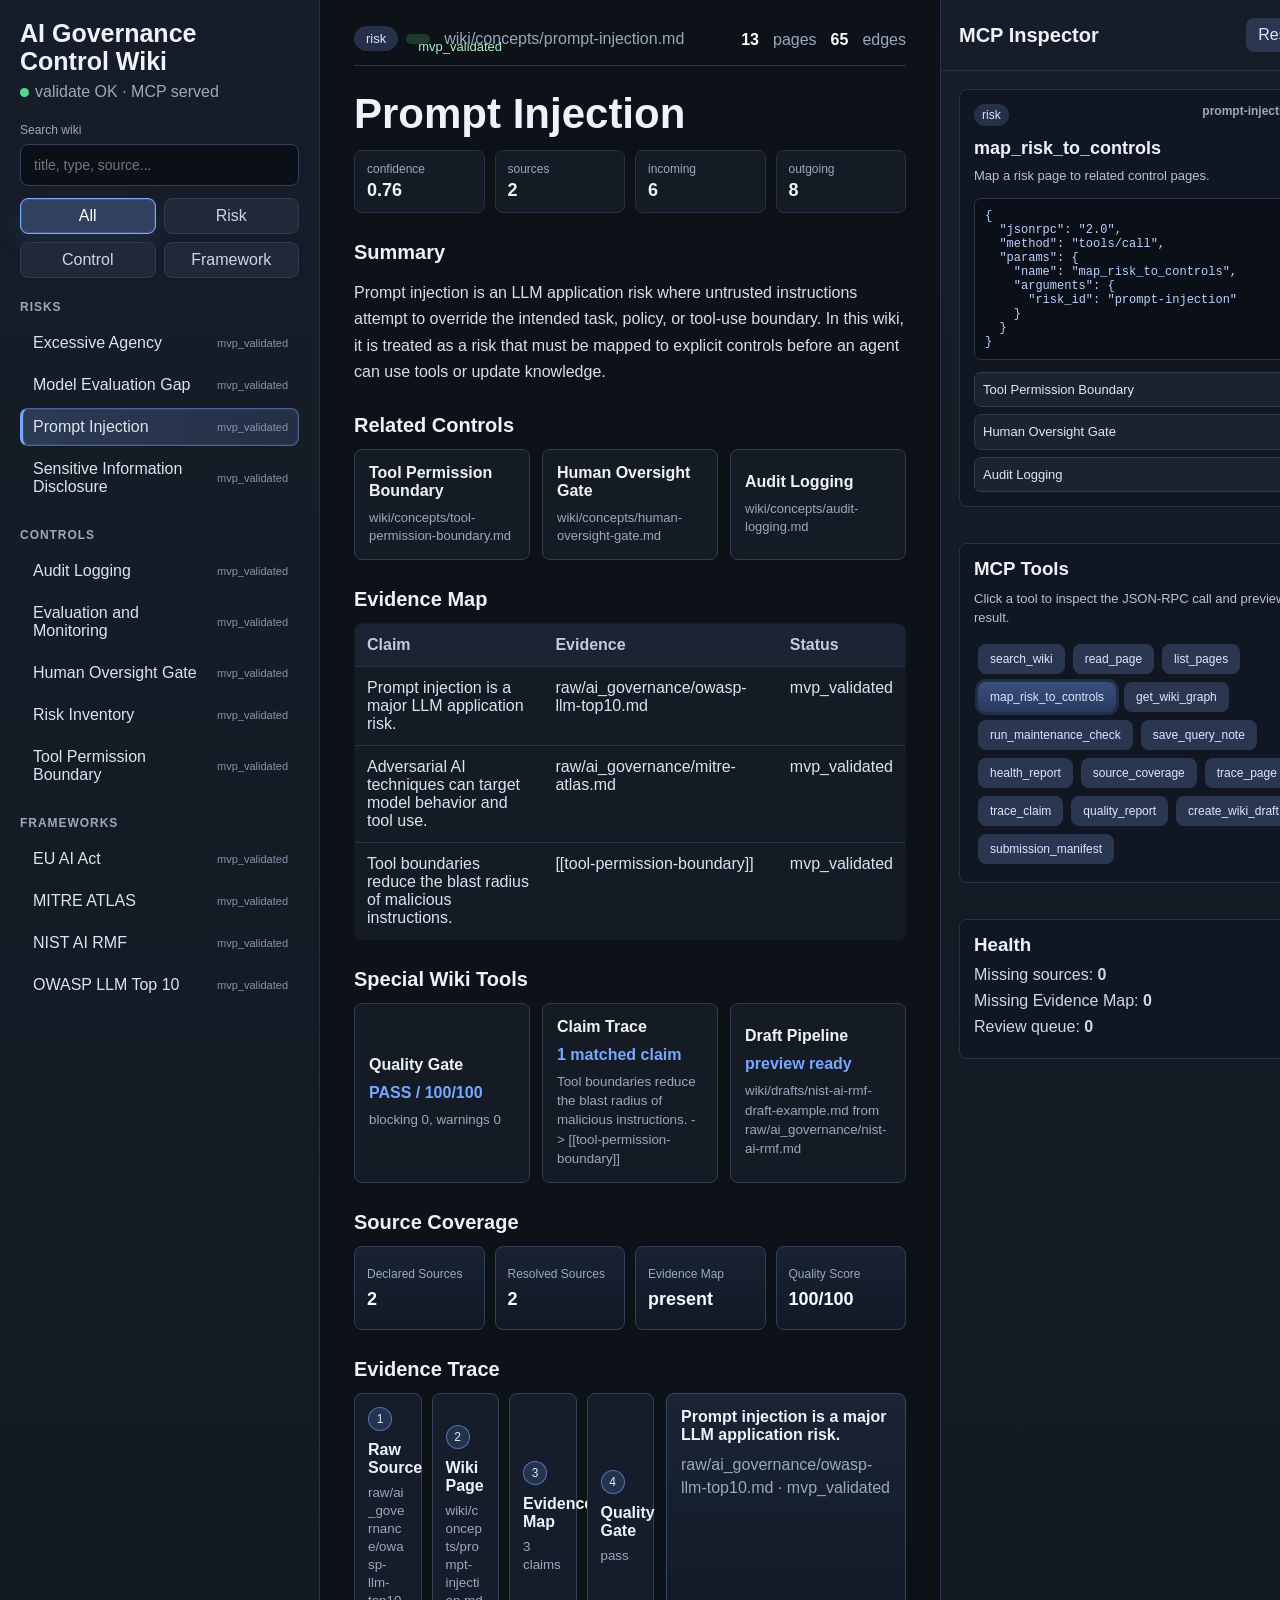
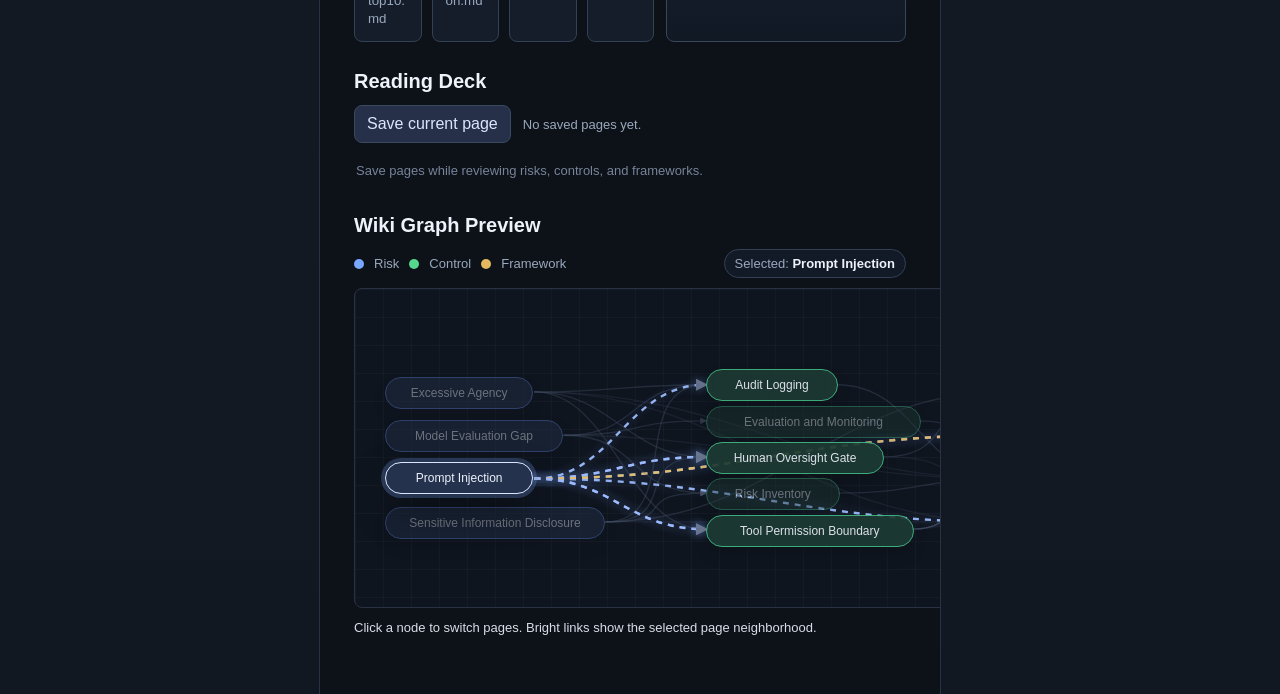
==== commit 95d55491: "Fix graph anchors and metadata layout" ====
--- a/app/index.html
+++ b/app/index.html
@@ -36,7 +36,7 @@
     </aside>
     <main class="content">
       <header class="topbar">
-        <div>
+        <div class="page-meta">
           <span class="pill" id="pageTypePill">risk</span>
           <span class="pill ok" id="reviewPill">mvp_validated</span>
           <span class="muted" id="pathText">wiki/concepts/prompt-injection.md</span>
--- a/app/styles.css
+++ b/app/styles.css
@@ -96,16 +96,37 @@
 .topbar {
   display: flex;
   justify-content: space-between;
-  align-items: center;
+  align-items: flex-start;
   border-bottom: 1px solid var(--line);
   padding-bottom: 14px;
   margin-bottom: 24px;
   gap: 16px;
 }
-.pill { background: #263149; color: #dce6ff; padding: 5px 12px; border-radius: 999px; font-size: 13px; margin-right: 8px; }
+.page-meta {
+  min-width: 0;
+  display: flex;
+  align-items: center;
+  flex-wrap: wrap;
+  gap: 8px;
+}
+.pill {
+  flex: 0 0 auto;
+  background: #263149;
+  color: #dce6ff;
+  padding: 5px 12px;
+  border-radius: 999px;
+  font-size: 13px;
+}
 .pill.ok { color: #aaf0c8; background: #1d3a2d; }
+#pathText {
+  min-width: 220px;
+  max-width: min(100%, 620px);
+  overflow: hidden;
+  text-overflow: ellipsis;
+  white-space: nowrap;
+}
 .muted { color: var(--muted); }
-.stats { color: var(--muted); display: flex; gap: 14px; white-space: nowrap; }
+.stats { flex: 0 0 auto; color: var(--muted); display: flex; gap: 14px; white-space: nowrap; padding-top: 5px; }
 .stats strong { color: #ffffff; }
 .page { max-width: 1080px; }
 .page h2 { font-size: 42px; margin: 0 0 12px; letter-spacing: 0; }
@@ -324,7 +345,8 @@
 .legend.framework { background: var(--amber); }
 .graph {
   height: 320px;
-  min-width: 820px;
+  min-width: 900px;
+  width: 100%;
   background:
     linear-gradient(rgba(255,255,255,.025) 1px, transparent 1px),
     linear-gradient(90deg, rgba(255,255,255,.025) 1px, transparent 1px),
@@ -375,6 +397,8 @@
   text-overflow: ellipsis;
   box-shadow: 0 8px 18px rgba(0, 0, 0, .18);
   z-index: 2;
+  min-height: 32px;
+  line-height: 18px;
 }
 .node.dim { opacity: .42; }
 .node.related { opacity: .92; }
@@ -442,8 +466,10 @@
   .content { padding: 20px; }
   .cards, .feature-grid, .meta-strip, .coverage-grid, .trace-steps, .trace-panel { grid-template-columns: 1fr; }
   .topbar { align-items: flex-start; flex-direction: column; }
+  .page-meta { width: 100%; }
+  #pathText { min-width: 0; width: 100%; }
   .page h2 { font-size: 32px; }
-  .graph { min-width: 760px; }
+  .graph { min-width: 900px; }
   .graph-toolbar { align-items: flex-start; flex-direction: column; }
 }
 @media (prefers-reduced-motion: reduce) {
